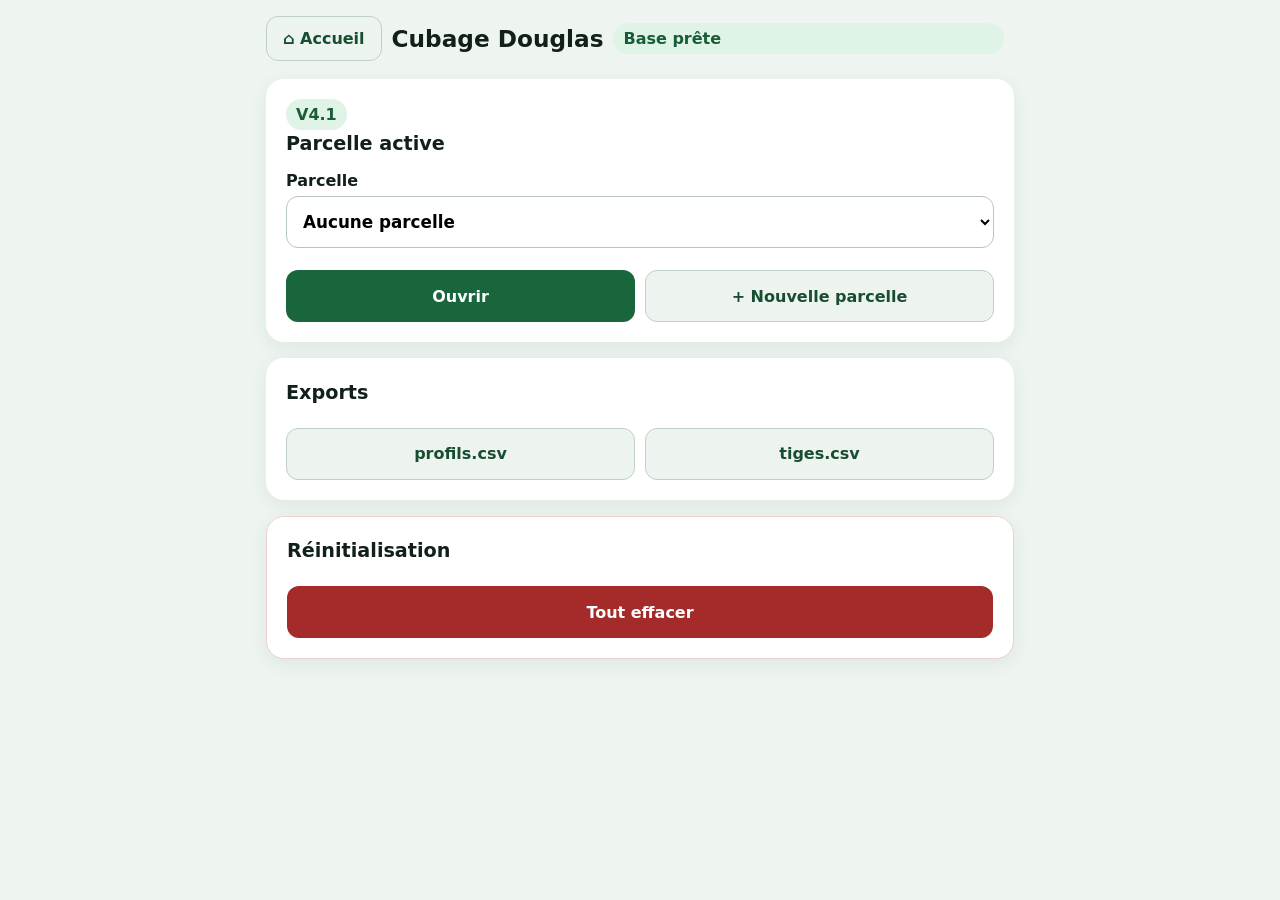
==== index.html @ 757e8ee5 "Add files via upload" ====
<!doctype html><html lang="fr"><head><meta charset="utf-8"><meta name="viewport" content="width=device-width,initial-scale=1,viewport-fit=cover"><meta name="theme-color" content="#195c35"><title>Cubage Douglas V4.1</title><link rel="manifest" href="manifest.webmanifest"><link rel="stylesheet" href="styles.css"></head><body><main class="app"><header><button id="back" class="ghost" hidden>← Retour</button><button id="homeBtn" class="ghost">⌂ Accueil</button><h1 id="title">Cubage Douglas</h1><span id="status" class="pill">Initialisation</span></header><div id="error" class="alert" hidden></div>
<section id="home" class="view active"><div class="card"><span class="version">V4.1</span><h2>Parcelle active</h2><label>Parcelle<select id="parcelSelect"></select></label><div class="grid2"><button id="openParcel">Ouvrir</button><button id="newParcel" class="secondary">+ Nouvelle parcelle</button></div></div><div class="card"><h2>Exports</h2><div class="grid2"><button id="exportProfiles" class="secondary">profils.csv</button><button id="exportItems" class="secondary">tiges.csv</button></div></div><div class="card dangerbox"><h2>Réinitialisation</h2><button id="resetAll" class="danger">Tout effacer</button></div></section>
<section id="parcelForm" class="view"><div class="card"><h2>Nouvelle parcelle</h2><label>Code ou nom<input id="parcelName" autocomplete="off"></label><button id="saveParcel">Créer la parcelle</button><p id="parcelMsg" class="msg"></p></div></section>
<section id="parcelView" class="view"><div id="parcelSummary" class="card"></div><div class="card"><h2>Nouvelle saisie</h2><div class="grid2"><button id="newTree">Arbre</button><button id="newLog" class="secondary">Grume</button></div></div><div id="classCard" class="card"><h2>Classes de diamètre des arbres</h2><div id="classes"></div></div><div class="card"><h2>Saisies</h2><div id="itemList"></div></div><div class="card dangerbox"><button id="deleteParcel" class="danger">Supprimer la parcelle</button></div></section>
<section id="itemForm" class="view"><div class="card"><h2 id="formHeading"></h2><div class="grid2"><label>Numéro<input id="itemNumber" inputmode="numeric"></label><label id="d130Label">D130 (cm)<input id="d130" inputmode="decimal"></label></div><div id="logFields" hidden><div class="grid2"><label>Longueur (m)<input id="logLength" inputmode="decimal"></label><label>Pas de mesure<select id="step"><option value="1">1 m</option><option value="2">2 m</option><option value="4">4 m</option></select></label></div><p class="help">Mesure depuis le gros bout. Le diamètre médian sera estimé à mi-longueur par interpolation.</p></div><button id="createItem">Créer et commencer le profil</button><p id="itemMsg" class="msg"></p></div></section>
<section id="profileView" class="view"><div id="profileHead" class="card"></div><div class="card"><h2 id="measureTitle">Mesure</h2><p class="big"><span id="nextHeight"></span> m</p><label>Diamètre (cm)<input id="diameter" inputmode="decimal"></label><button id="addDiameter">Valider la mesure</button><div class="grid2"><button id="undo" class="secondary">Annuler la dernière</button><button id="finish" class="secondary">Terminer</button></div><p id="profileMsg" class="msg"></p></div><div class="card"><h2>Profil saisi</h2><div id="measureList"></div></div></section>
<section id="detailView" class="view"><div id="detail" class="card"></div><div class="grid2"><button id="resume" class="secondary">Reprendre</button><button id="deleteItem" class="danger">Supprimer</button></div></section>
<div id="endModal" class="modal" hidden><div class="card modalcard"><h2>Fin de tige</h2><label>Hauteur totale exacte (m)<input id="htot" inputmode="decimal"></label><label>Diamètre terminal (cm)<input id="terminal" inputmode="decimal"></label><label>Cime<select id="crown"><option value="complete">Complète</option><option value="broken">Cassée</option></select></label><div class="grid2"><button id="cancelEnd" class="secondary">Annuler</button><button id="confirmEnd">Enregistrer</button></div><p id="endMsg" class="msg"></p></div></div>
</main><script src="db.js"></script><script src="app.js"></script></body></html>
---- styles.css ----
*{box-sizing:border-box}:root{font-family:system-ui,-apple-system,Segoe UI,sans-serif;color:#112018;background:#eef5f0}body{margin:0}.app{max-width:780px;margin:auto;padding:16px}header{display:grid;grid-template-columns:auto auto 1fr auto;align-items:center;gap:10px;margin-bottom:18px}h1{font-size:1.45rem;text-align:center;margin:0}h2{font-size:1.2rem;margin:.15rem 0 1rem}.view{display:none}.view.active{display:block}.card{background:white;border-radius:18px;padding:20px;margin-bottom:16px;box-shadow:0 5px 18px #163c2814}.version,.pill{display:inline-block;border-radius:999px;padding:6px 10px;font-weight:750;background:#dff3e7;color:#195c35}.pill.offline{background:#fff0c7;color:#765500}label{display:block;font-weight:700;margin:0 0 14px}input,select,button{width:100%;min-height:52px;border-radius:12px;font:inherit}input,select{border:1px solid #b8c7bd;background:#fff;padding:12px;margin-top:6px;font-size:1.05rem}button{border:0;padding:12px 16px;font-weight:800;color:#fff;background:#19663c;cursor:pointer;margin-top:8px}.secondary,.ghost{background:#edf4ef;color:#174e31;border:1px solid #bfd0c4}.ghost{width:auto;min-height:44px;margin:0}.danger{background:#a52a2a}.dangerbox{border:1px solid #efd0d0}.grid2{display:grid;grid-template-columns:1fr 1fr;gap:10px}.help{background:#edf5ef;color:#365a43;border-radius:12px;padding:12px;line-height:1.45}.msg{color:#865f00;font-weight:700}.big{font-size:2rem;font-weight:850;text-align:center;color:#19663c}.row{display:grid;grid-template-columns:1fr auto;gap:10px;align-items:center;padding:11px 0;border-bottom:1px solid #e3ebe5}.row:last-child{border:0}.row button{width:auto;min-height:42px;margin:0}.metrics{display:grid;grid-template-columns:repeat(2,1fr);gap:10px}.metric{background:#edf5ef;border-radius:12px;padding:13px}.metric b{display:block;font-size:1.25rem;color:#195c35}.alert{background:#ffe5e5;color:#7b1111;padding:14px;border-radius:12px;margin-bottom:14px}.modal{position:fixed;inset:0;background:#0008;display:grid;place-items:center;padding:16px}.modal[hidden]{display:none}.modalcard{width:min(520px,100%);max-height:90vh;overflow:auto;margin:0}.empty{color:#5d6a62;text-align:center;padding:14px}.classline{display:flex;justify-content:space-between;padding:8px 0;border-bottom:1px solid #e4ebe6}@media(max-width:560px){.app{padding:10px}header{grid-template-columns:auto auto 1fr}header h1{grid-row:2;grid-column:1/4}.pill{grid-column:3;grid-row:1}.grid2,.metrics{grid-template-columns:1fr}.card{padding:16px;border-radius:15px}}
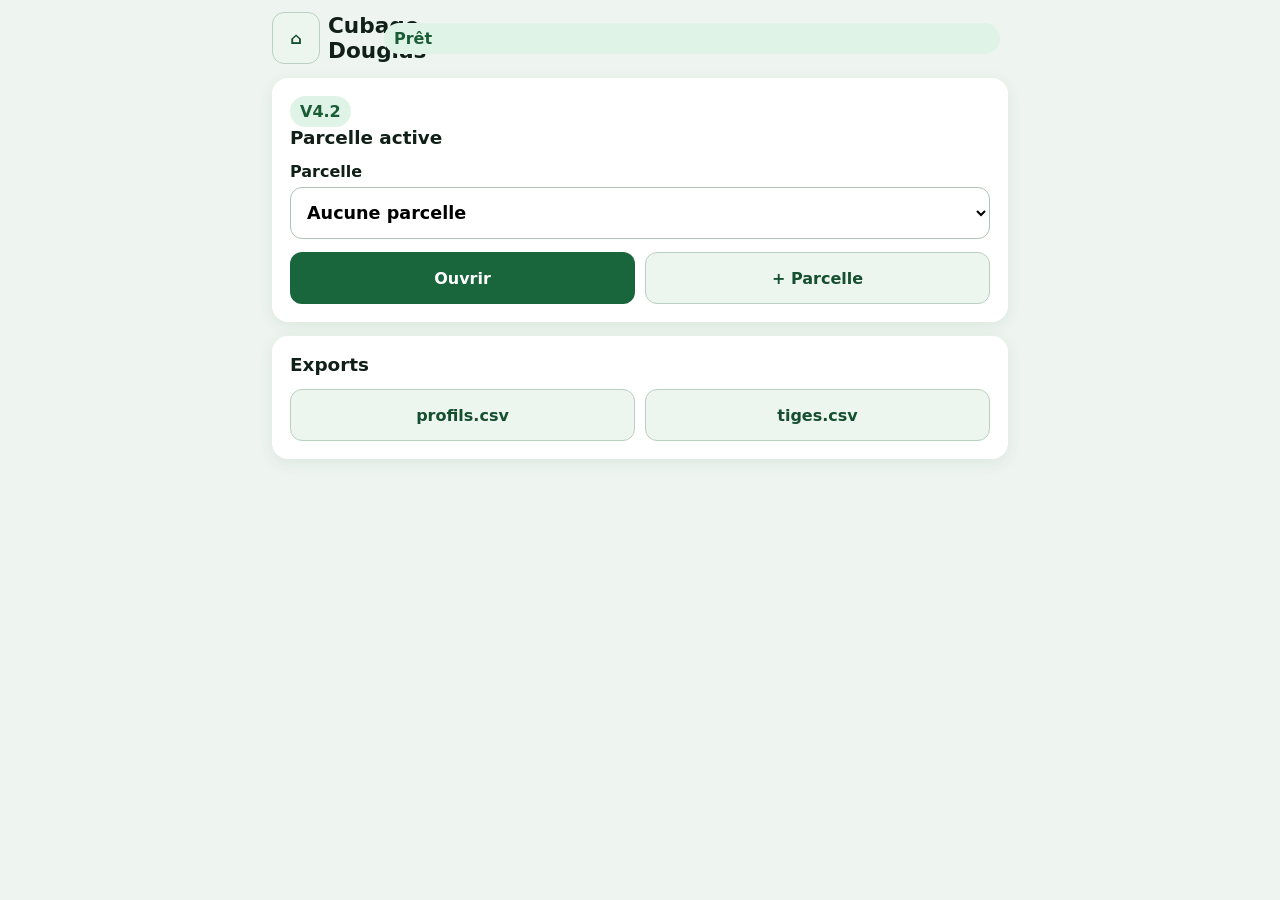
==== commit 1da3b7e5: "Add files via upload" ====
--- a/index.html
+++ b/index.html
@@ -1,9 +1,9 @@
-<!doctype html><html lang="fr"><head><meta charset="utf-8"><meta name="viewport" content="width=device-width,initial-scale=1,viewport-fit=cover"><meta name="theme-color" content="#195c35"><title>Cubage Douglas V4.1</title><link rel="manifest" href="manifest.webmanifest"><link rel="stylesheet" href="styles.css"></head><body><main class="app"><header><button id="back" class="ghost" hidden>← Retour</button><button id="homeBtn" class="ghost">⌂ Accueil</button><h1 id="title">Cubage Douglas</h1><span id="status" class="pill">Initialisation</span></header><div id="error" class="alert" hidden></div>
-<section id="home" class="view active"><div class="card"><span class="version">V4.1</span><h2>Parcelle active</h2><label>Parcelle<select id="parcelSelect"></select></label><div class="grid2"><button id="openParcel">Ouvrir</button><button id="newParcel" class="secondary">+ Nouvelle parcelle</button></div></div><div class="card"><h2>Exports</h2><div class="grid2"><button id="exportProfiles" class="secondary">profils.csv</button><button id="exportItems" class="secondary">tiges.csv</button></div></div><div class="card dangerbox"><h2>Réinitialisation</h2><button id="resetAll" class="danger">Tout effacer</button></div></section>
-<section id="parcelForm" class="view"><div class="card"><h2>Nouvelle parcelle</h2><label>Code ou nom<input id="parcelName" autocomplete="off"></label><button id="saveParcel">Créer la parcelle</button><p id="parcelMsg" class="msg"></p></div></section>
-<section id="parcelView" class="view"><div id="parcelSummary" class="card"></div><div class="card"><h2>Nouvelle saisie</h2><div class="grid2"><button id="newTree">Arbre</button><button id="newLog" class="secondary">Grume</button></div></div><div id="classCard" class="card"><h2>Classes de diamètre des arbres</h2><div id="classes"></div></div><div class="card"><h2>Saisies</h2><div id="itemList"></div></div><div class="card dangerbox"><button id="deleteParcel" class="danger">Supprimer la parcelle</button></div></section>
-<section id="itemForm" class="view"><div class="card"><h2 id="formHeading"></h2><div class="grid2"><label>Numéro<input id="itemNumber" inputmode="numeric"></label><label id="d130Label">D130 (cm)<input id="d130" inputmode="decimal"></label></div><div id="logFields" hidden><div class="grid2"><label>Longueur (m)<input id="logLength" inputmode="decimal"></label><label>Pas de mesure<select id="step"><option value="1">1 m</option><option value="2">2 m</option><option value="4">4 m</option></select></label></div><p class="help">Mesure depuis le gros bout. Le diamètre médian sera estimé à mi-longueur par interpolation.</p></div><button id="createItem">Créer et commencer le profil</button><p id="itemMsg" class="msg"></p></div></section>
-<section id="profileView" class="view"><div id="profileHead" class="card"></div><div class="card"><h2 id="measureTitle">Mesure</h2><p class="big"><span id="nextHeight"></span> m</p><label>Diamètre (cm)<input id="diameter" inputmode="decimal"></label><button id="addDiameter">Valider la mesure</button><div class="grid2"><button id="undo" class="secondary">Annuler la dernière</button><button id="finish" class="secondary">Terminer</button></div><p id="profileMsg" class="msg"></p></div><div class="card"><h2>Profil saisi</h2><div id="measureList"></div></div></section>
-<section id="detailView" class="view"><div id="detail" class="card"></div><div class="grid2"><button id="resume" class="secondary">Reprendre</button><button id="deleteItem" class="danger">Supprimer</button></div></section>
-<div id="endModal" class="modal" hidden><div class="card modalcard"><h2>Fin de tige</h2><label>Hauteur totale exacte (m)<input id="htot" inputmode="decimal"></label><label>Diamètre terminal (cm)<input id="terminal" inputmode="decimal"></label><label>Cime<select id="crown"><option value="complete">Complète</option><option value="broken">Cassée</option></select></label><div class="grid2"><button id="cancelEnd" class="secondary">Annuler</button><button id="confirmEnd">Enregistrer</button></div><p id="endMsg" class="msg"></p></div></div>
+<!doctype html><html lang="fr"><head><meta charset="utf-8"><meta name="viewport" content="width=device-width,initial-scale=1,viewport-fit=cover"><meta name="theme-color" content="#195c35"><title>Cubage Douglas V4.2</title><link rel="manifest" href="manifest.webmanifest"><link rel="stylesheet" href="styles.css"></head><body><main><header><button id="back" hidden>←</button><button id="homeBtn">⌂</button><h1 id="title">Cubage Douglas</h1><span id="net">Prêt</span></header><div id="error" class="alert" hidden></div>
+<section id="home" class="view active"><article><b class="badge">V4.2</b><h2>Parcelle active</h2><label>Parcelle<select id="parcelSelect"></select></label><div class="two"><button id="openParcel">Ouvrir</button><button id="newParcel" class="light">+ Parcelle</button></div></article><article><h2>Exports</h2><div class="two"><button id="exportProfiles" class="light">profils.csv</button><button id="exportItems" class="light">tiges.csv</button></div></article></section>
+<section id="parcelForm" class="view"><article><h2>Nouvelle parcelle</h2><label>Code ou nom<input id="parcelName" autocomplete="off"></label><button id="saveParcel">Créer</button><p id="parcelMsg" class="msg"></p></article></section>
+<section id="parcelView" class="view"><article id="parcelSummary"></article><article><h2>Nouvelle saisie</h2><div class="two"><button id="newTree">Arbre</button><button id="newLog" class="light">Grume</button></div></article><article id="classCard"><h2>Classes de diamètre</h2><div id="classes"></div></article><article><h2>Saisies</h2><div id="itemList"></div></article><button id="deleteParcel" class="danger">Supprimer la parcelle</button></section>
+<section id="itemForm" class="view"><article><h2 id="formHeading"></h2><div class="two"><label>Numéro<input id="itemNumber" inputmode="numeric"></label><label id="d130Label">D130 (cm)<input id="d130" inputmode="decimal"></label></div><div id="logFields" hidden><div class="two"><label>Longueur (m)<input id="logLength" inputmode="decimal"></label><label>Pas<select id="step"><option>1</option><option>2</option><option>4</option></select></label></div><p class="hint">Profil depuis le gros bout. Volume conventionnel de Huber calculé avec le diamètre médian interpolé.</p></div><button id="createItem">Commencer le profil</button><p id="itemMsg" class="msg"></p></article></section>
+<section id="profileView" class="view"><article id="profileHead"></article><article><h2>Diamètre à <span id="nextHeight"></span> m</h2><label>Diamètre (cm)<input id="diameter" inputmode="decimal" autocomplete="off"></label><div class="voice"><button id="voice" class="voiceBtn">🎙 Dicter</button><label class="switch"><input id="voiceAuto" type="checkbox" checked> Valider automatiquement la valeur reconnue</label></div><p id="voiceState" class="msg" aria-live="polite"></p><button id="addDiameter">Valider la mesure</button><div class="two"><button id="undo" class="light">Annuler la dernière</button><button id="finish" class="light">Terminer</button></div><p id="profileMsg" class="msg"></p></article><article><h2>Profil saisi</h2><div id="measureList"></div></article></section>
+<section id="detailView" class="view"><article id="detail"></article><div class="actions3"><button id="resume" class="light">Reprendre</button><button id="newSame">+ Nouvelle tige</button><button id="deleteItem" class="danger">Supprimer</button></div></section>
+<div id="endModal" class="modal" hidden><article><h2>Fin de tige</h2><label>Hauteur totale exacte (m)<input id="htot" inputmode="decimal"></label><label>Diamètre terminal (cm)<input id="terminal" inputmode="decimal"></label><label>Cime<select id="crown"><option value="complete">Complète</option><option value="broken">Cassée</option></select></label><div class="two"><button id="cancelEnd" class="light">Annuler</button><button id="confirmEnd">Enregistrer</button></div><p id="endMsg" class="msg"></p></article></div>
 </main><script src="db.js"></script><script src="app.js"></script></body></html>
--- a/styles.css
+++ b/styles.css
@@ -1 +1 @@
-*{box-sizing:border-box}:root{font-family:system-ui,-apple-system,Segoe UI,sans-serif;color:#112018;background:#eef5f0}body{margin:0}.app{max-width:780px;margin:auto;padding:16px}header{display:grid;grid-template-columns:auto auto 1fr auto;align-items:center;gap:10px;margin-bottom:18px}h1{font-size:1.45rem;text-align:center;margin:0}h2{font-size:1.2rem;margin:.15rem 0 1rem}.view{display:none}.view.active{display:block}.card{background:white;border-radius:18px;padding:20px;margin-bottom:16px;box-shadow:0 5px 18px #163c2814}.version,.pill{display:inline-block;border-radius:999px;padding:6px 10px;font-weight:750;background:#dff3e7;color:#195c35}.pill.offline{background:#fff0c7;color:#765500}label{display:block;font-weight:700;margin:0 0 14px}input,select,button{width:100%;min-height:52px;border-radius:12px;font:inherit}input,select{border:1px solid #b8c7bd;background:#fff;padding:12px;margin-top:6px;font-size:1.05rem}button{border:0;padding:12px 16px;font-weight:800;color:#fff;background:#19663c;cursor:pointer;margin-top:8px}.secondary,.ghost{background:#edf4ef;color:#174e31;border:1px solid #bfd0c4}.ghost{width:auto;min-height:44px;margin:0}.danger{background:#a52a2a}.dangerbox{border:1px solid #efd0d0}.grid2{display:grid;grid-template-columns:1fr 1fr;gap:10px}.help{background:#edf5ef;color:#365a43;border-radius:12px;padding:12px;line-height:1.45}.msg{color:#865f00;font-weight:700}.big{font-size:2rem;font-weight:850;text-align:center;color:#19663c}.row{display:grid;grid-template-columns:1fr auto;gap:10px;align-items:center;padding:11px 0;border-bottom:1px solid #e3ebe5}.row:last-child{border:0}.row button{width:auto;min-height:42px;margin:0}.metrics{display:grid;grid-template-columns:repeat(2,1fr);gap:10px}.metric{background:#edf5ef;border-radius:12px;padding:13px}.metric b{display:block;font-size:1.25rem;color:#195c35}.alert{background:#ffe5e5;color:#7b1111;padding:14px;border-radius:12px;margin-bottom:14px}.modal{position:fixed;inset:0;background:#0008;display:grid;place-items:center;padding:16px}.modal[hidden]{display:none}.modalcard{width:min(520px,100%);max-height:90vh;overflow:auto;margin:0}.empty{color:#5d6a62;text-align:center;padding:14px}.classline{display:flex;justify-content:space-between;padding:8px 0;border-bottom:1px solid #e4ebe6}@media(max-width:560px){.app{padding:10px}header{grid-template-columns:auto auto 1fr}header h1{grid-row:2;grid-column:1/4}.pill{grid-column:3;grid-row:1}.grid2,.metrics{grid-template-columns:1fr}.card{padding:16px;border-radius:15px}}+*{box-sizing:border-box}:root{font-family:system-ui,-apple-system,Segoe UI,sans-serif;color:#102018;background:#eef5f0}body{margin:0}main{max-width:760px;margin:auto;padding:12px}header{display:grid;grid-template-columns:48px 48px 1fr auto;gap:8px;align-items:center;margin-bottom:14px}h1{font-size:1.35rem;text-align:center;margin:0}h2{font-size:1.15rem;margin:0 0 14px}.view{display:none}.view.active{display:block}article{background:#fff;border-radius:16px;padding:18px;margin-bottom:14px;box-shadow:0 4px 16px #173d2915}label{display:block;font-weight:750;margin-bottom:13px}input,select,button{width:100%;min-height:52px;border-radius:12px;font:inherit}input,select{margin-top:6px;padding:12px;border:1px solid #afc2b4;background:white;font-size:1.1rem}button{border:0;background:#19663c;color:#fff;font-weight:800;padding:11px;cursor:pointer}.light,#back,#homeBtn{background:#edf5ef;color:#154f30;border:1px solid #bad0c0}.danger{background:#a62929}.two,.actions3{display:grid;grid-template-columns:1fr 1fr;gap:10px}.actions3{grid-template-columns:1fr 1fr 1fr}.badge,#net{display:inline-block;background:#dff3e7;color:#195c35;border-radius:999px;padding:6px 10px;font-weight:800}.hint{background:#edf5ef;padding:12px;border-radius:12px;line-height:1.4}.msg{color:#7a5700;font-weight:750;min-height:1.2em}.row{display:grid;grid-template-columns:1fr auto;gap:8px;align-items:center;padding:10px 0;border-bottom:1px solid #e3ebe5}.row button{width:auto;min-height:42px}.classline{display:flex;justify-content:space-between;padding:8px 0;border-bottom:1px solid #e3ebe5}.metrics{display:grid;grid-template-columns:1fr 1fr;gap:10px}.metric{background:#edf5ef;padding:12px;border-radius:12px}.metric b{display:block;color:#195c35;font-size:1.2rem}.voice{display:grid;grid-template-columns:150px 1fr;gap:10px;align-items:center;margin-bottom:4px}.voiceBtn.listening{background:#a62929;animation:pulse 1s infinite}.switch{display:flex;gap:8px;align-items:center;font-weight:650;margin:0}.switch input{width:22px;min-height:22px;margin:0}.modal{position:fixed;inset:0;background:#0008;display:grid;place-items:center;padding:12px}.modal[hidden]{display:none}.modal article{width:min(520px,100%)}.alert{background:#ffe3e3;color:#7c1111;padding:12px;border-radius:12px}@keyframes pulse{50%{opacity:.65}}@media(max-width:560px){header{grid-template-columns:44px 44px 1fr}header h1{grid-row:2;grid-column:1/4}#net{grid-column:3;grid-row:1;justify-self:end}.two,.actions3,.metrics{grid-template-columns:1fr}.voice{grid-template-columns:1fr}article{padding:15px}.actions3 #newSame{order:-1}}
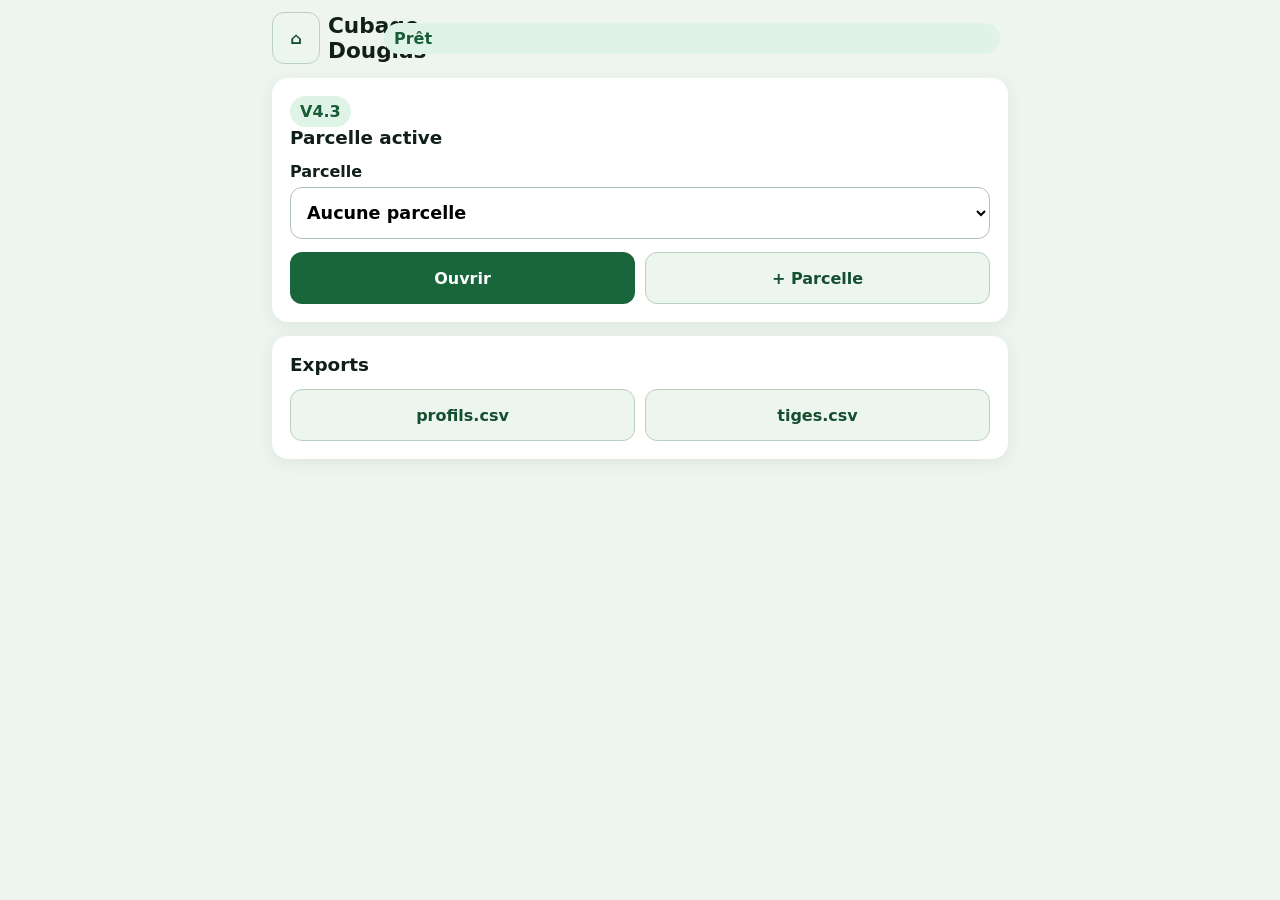
==== commit 1ac25d1c: "Add files via upload" ====
--- a/index.html
+++ b/index.html
@@ -1,5 +1,5 @@
-<!doctype html><html lang="fr"><head><meta charset="utf-8"><meta name="viewport" content="width=device-width,initial-scale=1,viewport-fit=cover"><meta name="theme-color" content="#195c35"><title>Cubage Douglas V4.2</title><link rel="manifest" href="manifest.webmanifest"><link rel="stylesheet" href="styles.css"></head><body><main><header><button id="back" hidden>←</button><button id="homeBtn">⌂</button><h1 id="title">Cubage Douglas</h1><span id="net">Prêt</span></header><div id="error" class="alert" hidden></div>
-<section id="home" class="view active"><article><b class="badge">V4.2</b><h2>Parcelle active</h2><label>Parcelle<select id="parcelSelect"></select></label><div class="two"><button id="openParcel">Ouvrir</button><button id="newParcel" class="light">+ Parcelle</button></div></article><article><h2>Exports</h2><div class="two"><button id="exportProfiles" class="light">profils.csv</button><button id="exportItems" class="light">tiges.csv</button></div></article></section>
+<!doctype html><html lang="fr"><head><meta charset="utf-8"><meta name="viewport" content="width=device-width,initial-scale=1,viewport-fit=cover"><meta name="theme-color" content="#195c35"><title>Cubage Douglas V4.3</title><link rel="manifest" href="manifest.webmanifest"><link rel="stylesheet" href="styles.css"></head><body><main><header><button id="back" hidden>←</button><button id="homeBtn">⌂</button><h1 id="title">Cubage Douglas</h1><span id="net">Prêt</span></header><div id="error" class="alert" hidden></div>
+<section id="home" class="view active"><article><b class="badge">V4.3</b><h2>Parcelle active</h2><label>Parcelle<select id="parcelSelect"></select></label><div class="two"><button id="openParcel">Ouvrir</button><button id="newParcel" class="light">+ Parcelle</button></div></article><article><h2>Exports</h2><div class="two"><button id="exportProfiles" class="light">profils.csv</button><button id="exportItems" class="light">tiges.csv</button></div></article></section>
 <section id="parcelForm" class="view"><article><h2>Nouvelle parcelle</h2><label>Code ou nom<input id="parcelName" autocomplete="off"></label><button id="saveParcel">Créer</button><p id="parcelMsg" class="msg"></p></article></section>
 <section id="parcelView" class="view"><article id="parcelSummary"></article><article><h2>Nouvelle saisie</h2><div class="two"><button id="newTree">Arbre</button><button id="newLog" class="light">Grume</button></div></article><article id="classCard"><h2>Classes de diamètre</h2><div id="classes"></div></article><article><h2>Saisies</h2><div id="itemList"></div></article><button id="deleteParcel" class="danger">Supprimer la parcelle</button></section>
 <section id="itemForm" class="view"><article><h2 id="formHeading"></h2><div class="two"><label>Numéro<input id="itemNumber" inputmode="numeric"></label><label id="d130Label">D130 (cm)<input id="d130" inputmode="decimal"></label></div><div id="logFields" hidden><div class="two"><label>Longueur (m)<input id="logLength" inputmode="decimal"></label><label>Pas<select id="step"><option>1</option><option>2</option><option>4</option></select></label></div><p class="hint">Profil depuis le gros bout. Volume conventionnel de Huber calculé avec le diamètre médian interpolé.</p></div><button id="createItem">Commencer le profil</button><p id="itemMsg" class="msg"></p></article></section>
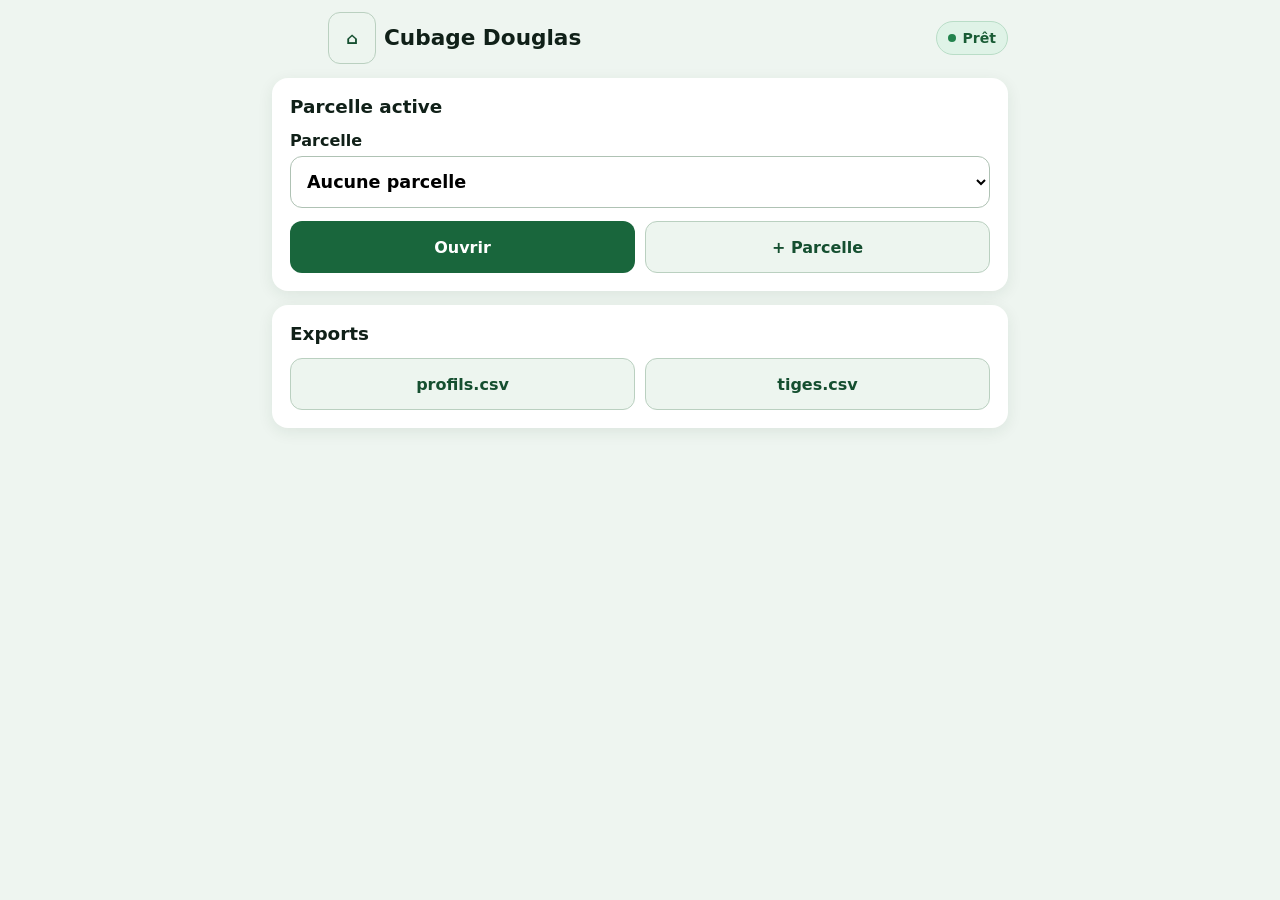
==== commit 6e9ab370: "Ajout d'une sécurité terrain pour la saisie vocale" ====
--- a/index.html
+++ b/index.html
@@ -3,7 +3,13 @@
 <section id="parcelForm" class="view"><article><h2>Nouvelle parcelle</h2><label>Code ou nom<input id="parcelName" autocomplete="off"></label><button id="saveParcel">Créer</button><p id="parcelMsg" class="msg"></p></article></section>
 <section id="parcelView" class="view"><article id="parcelSummary"></article><article><h2>Nouvelle saisie</h2><div class="two"><button id="newTree">Arbre</button><button id="newLog" class="light">Grume</button></div></article><article id="classCard"><h2>Classes de diamètre</h2><div id="classes"></div></article><article><h2>Saisies</h2><div id="itemList"></div></article><button id="deleteParcel" class="danger">Supprimer la parcelle</button></section>
 <section id="itemForm" class="view"><article><h2 id="formHeading"></h2><div class="two"><label>Numéro<input id="itemNumber" inputmode="numeric"></label><label id="d130Label">D130 (cm)<input id="d130" inputmode="decimal"></label></div><div id="logFields" hidden><div class="two"><label>Longueur (m)<input id="logLength" inputmode="decimal"></label><label>Pas<select id="step"><option>1</option><option>2</option><option>4</option></select></label></div><p class="hint">Profil depuis le gros bout. Volume conventionnel de Huber calculé avec le diamètre médian interpolé.</p></div><button id="createItem">Commencer le profil</button><p id="itemMsg" class="msg"></p></article></section>
-<section id="profileView" class="view"><article id="profileHead"></article><article><h2>Diamètre à <span id="nextHeight"></span> m</h2><label>Diamètre (cm)<input id="diameter" inputmode="decimal" autocomplete="off"></label><div class="voice"><button id="voice" class="voiceBtn">🎙 Dicter</button><label class="switch"><input id="voiceAuto" type="checkbox" checked> Valider automatiquement la valeur reconnue</label></div><p id="voiceState" class="msg" aria-live="polite"></p><button id="addDiameter">Valider la mesure</button><div class="two"><button id="undo" class="light">Annuler la dernière</button><button id="finish" class="light">Terminer</button></div><p id="profileMsg" class="msg"></p></article><article><h2>Profil saisi</h2><div id="measureList"></div></article></section>
+<section id="profileView" class="view"><article id="profileHead"></article><article><h2>Diamètre à <span id="nextHeight"></span> m</h2><label>Diamètre (cm)<input id="diameter" inputmode="decimal" autocomplete="off"></label><div class="voice">
+<label class="switch">
+<input id="safetyLock" type="checkbox"> Déverrouiller la saisie vocale
+</label>
+<button id="voice" class="voiceBtn" disabled>🎙 Dicter</button>
+<label class="switch"><input id="voiceAuto" type="checkbox" checked> Valider automatiquement la valeur reconnue</label>
+</div><p id="voiceState" class="msg" aria-live="polite"></p><button id="addDiameter">Valider la mesure</button><div class="two"><button id="undo" class="light">Annuler la dernière</button><button id="finish" class="light">Terminer</button></div><p id="profileMsg" class="msg"></p></article><article><h2>Profil saisi</h2><div id="measureList"></div></article></section>
 <section id="detailView" class="view"><article id="detail"></article><div class="actions3"><button id="resume" class="light">Reprendre</button><button id="newSame">+ Nouvelle tige</button><button id="deleteItem" class="danger">Supprimer</button></div></section>
 <div id="endModal" class="modal" hidden><article><h2>Fin de tige</h2><label>Hauteur totale exacte (m)<input id="htot" inputmode="decimal"></label><label>Diamètre terminal (cm)<input id="terminal" inputmode="decimal"></label><label>Cime<select id="crown"><option value="complete">Complète</option><option value="broken">Cassée</option></select></label><div class="two"><button id="cancelEnd" class="light">Annuler</button><button id="confirmEnd">Enregistrer</button></div><p id="endMsg" class="msg"></p></article></div>
 </main><script src="db.js"></script><script src="app.js"></script></body></html>
--- a/styles.css
+++ b/styles.css
@@ -1 +1,469 @@
-*{box-sizing:border-box}:root{font-family:system-ui,-apple-system,Segoe UI,sans-serif;color:#102018;background:#eef5f0}body{margin:0}main{max-width:760px;margin:auto;padding:12px}header{display:grid;grid-template-columns:48px 48px 1fr auto;gap:8px;align-items:center;margin-bottom:14px}h1{font-size:1.35rem;text-align:center;margin:0}h2{font-size:1.15rem;margin:0 0 14px}.view{display:none}.view.active{display:block}article{background:#fff;border-radius:16px;padding:18px;margin-bottom:14px;box-shadow:0 4px 16px #173d2915}label{display:block;font-weight:750;margin-bottom:13px}input,select,button{width:100%;min-height:52px;border-radius:12px;font:inherit}input,select{margin-top:6px;padding:12px;border:1px solid #afc2b4;background:white;font-size:1.1rem}button{border:0;background:#19663c;color:#fff;font-weight:800;padding:11px;cursor:pointer}.light,#back,#homeBtn{background:#edf5ef;color:#154f30;border:1px solid #bad0c0}.danger{background:#a62929}.two,.actions3{display:grid;grid-template-columns:1fr 1fr;gap:10px}.actions3{grid-template-columns:1fr 1fr 1fr}.badge,#net{display:inline-block;background:#dff3e7;color:#195c35;border-radius:999px;padding:6px 10px;font-weight:800}.hint{background:#edf5ef;padding:12px;border-radius:12px;line-height:1.4}.msg{color:#7a5700;font-weight:750;min-height:1.2em}.row{display:grid;grid-template-columns:1fr auto;gap:8px;align-items:center;padding:10px 0;border-bottom:1px solid #e3ebe5}.row button{width:auto;min-height:42px}.classline{display:flex;justify-content:space-between;padding:8px 0;border-bottom:1px solid #e3ebe5}.metrics{display:grid;grid-template-columns:1fr 1fr;gap:10px}.metric{background:#edf5ef;padding:12px;border-radius:12px}.metric b{display:block;color:#195c35;font-size:1.2rem}.voice{display:grid;grid-template-columns:150px 1fr;gap:10px;align-items:center;margin-bottom:4px}.voiceBtn.listening{background:#a62929;animation:pulse 1s infinite}.switch{display:flex;gap:8px;align-items:center;font-weight:650;margin:0}.switch input{width:22px;min-height:22px;margin:0}.modal{position:fixed;inset:0;background:#0008;display:grid;place-items:center;padding:12px}.modal[hidden]{display:none}.modal article{width:min(520px,100%)}.alert{background:#ffe3e3;color:#7c1111;padding:12px;border-radius:12px}@keyframes pulse{50%{opacity:.65}}@media(max-width:560px){header{grid-template-columns:44px 44px 1fr}header h1{grid-row:2;grid-column:1/4}#net{grid-column:3;grid-row:1;justify-self:end}.two,.actions3,.metrics{grid-template-columns:1fr}.voice{grid-template-columns:1fr}article{padding:15px}.actions3 #newSame{order:-1}}+* {
+  box-sizing: border-box;
+}
+
+:root {
+  font-family: system-ui, -apple-system, "Segoe UI", sans-serif;
+  color: #102018;
+  background: #eef5f0;
+}
+
+body {
+  margin: 0;
+}
+
+main {
+  max-width: 760px;
+  margin: auto;
+  padding: 12px;
+}
+
+/* =====================================================
+   EN-TÊTE
+   ===================================================== */
+
+header {
+  display: grid;
+  grid-template-columns: 48px 48px minmax(0, 1fr) auto;
+  gap: 8px;
+  align-items: center;
+  width: 100%;
+  margin-bottom: 14px;
+}
+
+/* Bouton retour */
+#back {
+  grid-column: 1;
+  grid-row: 1;
+  min-width: 0;
+}
+
+/* Bouton accueil */
+#homeBtn {
+  grid-column: 2;
+  grid-row: 1;
+  min-width: 0;
+}
+
+/* Le bouton masqué ne réserve pas d’espace visible */
+#back[hidden] {
+  display: none;
+}
+
+/* Titre */
+header h1 {
+  grid-column: 3;
+  grid-row: 1;
+  min-width: 0;
+  margin: 0;
+  font-size: 1.35rem;
+  line-height: 1.15;
+  text-align: left;
+  white-space: normal;
+  overflow-wrap: normal;
+}
+
+/* Petite pastille d’état « Prêt » */
+#net {
+  grid-column: 4;
+  grid-row: 1;
+  display: inline-flex;
+  align-items: center;
+  justify-content: center;
+  justify-self: end;
+  width: auto;
+  min-width: 0;
+  min-height: 34px;
+  padding: 6px 11px;
+  border: 1px solid #b9ddc7;
+  border-radius: 999px;
+  background: #dff3e7;
+  color: #195c35;
+  font-size: 0.88rem;
+  font-weight: 800;
+  line-height: 1;
+  white-space: nowrap;
+}
+
+/* Point d’état vert */
+#net::before {
+  content: "";
+  display: block;
+  width: 8px;
+  height: 8px;
+  flex: 0 0 8px;
+  margin-right: 6px;
+  border-radius: 50%;
+  background: #23834d;
+}
+
+/* État hors connexion si app.js ajoute la classe offline */
+#net.offline {
+  border-color: #edb8b8;
+  background: #ffe3e3;
+  color: #7c1111;
+}
+
+#net.offline::before {
+  background: #a62929;
+}
+
+/* Masque le badge V4.3 présent dans la page d’accueil */
+#home .badge {
+  display: none !important;
+}
+
+/* =====================================================
+   TITRES ET VUES
+   ===================================================== */
+
+h1 {
+  font-size: 1.35rem;
+}
+
+h2 {
+  margin: 0 0 14px;
+  font-size: 1.15rem;
+}
+
+.view {
+  display: none;
+}
+
+.view.active {
+  display: block;
+}
+
+/* =====================================================
+   CARTES
+   ===================================================== */
+
+article {
+  margin-bottom: 14px;
+  padding: 18px;
+  border-radius: 16px;
+  background: #fff;
+  box-shadow: 0 4px 16px #173d2915;
+}
+
+/* =====================================================
+   FORMULAIRES
+   ===================================================== */
+
+label {
+  display: block;
+  margin-bottom: 13px;
+  font-weight: 750;
+}
+
+input,
+select,
+button {
+  width: 100%;
+  min-height: 52px;
+  border-radius: 12px;
+  font: inherit;
+}
+
+input,
+select {
+  margin-top: 6px;
+  padding: 12px;
+  border: 1px solid #afc2b4;
+  background: #fff;
+  font-size: 1.1rem;
+}
+
+button {
+  padding: 11px;
+  border: 0;
+  background: #19663c;
+  color: #fff;
+  font-weight: 800;
+  cursor: pointer;
+}
+
+button:focus-visible,
+input:focus-visible,
+select:focus-visible {
+  outline: 3px solid #75ae8b;
+  outline-offset: 2px;
+}
+
+button:disabled {
+  cursor: not-allowed;
+  opacity: 0.55;
+}
+
+/* =====================================================
+   BOUTONS SECONDAIRES
+   ===================================================== */
+
+.light,
+#back,
+#homeBtn {
+  border: 1px solid #bad0c0;
+  background: #edf5ef;
+  color: #154f30;
+}
+
+.danger {
+  background: #a62929;
+}
+
+/* =====================================================
+   GRILLES D’ACTIONS
+   ===================================================== */
+
+.two,
+.actions3 {
+  display: grid;
+  gap: 10px;
+}
+
+.two {
+  grid-template-columns: 1fr 1fr;
+}
+
+.actions3 {
+  grid-template-columns: 1fr 1fr 1fr;
+}
+
+/* =====================================================
+   INFORMATIONS ET MESSAGES
+   ===================================================== */
+
+.hint {
+  padding: 12px;
+  border-radius: 12px;
+  background: #edf5ef;
+  line-height: 1.4;
+}
+
+.msg {
+  min-height: 1.2em;
+  color: #7a5700;
+  font-weight: 750;
+}
+
+/* =====================================================
+   LISTES
+   ===================================================== */
+
+.row {
+  display: grid;
+  grid-template-columns: minmax(0, 1fr) auto;
+  gap: 8px;
+  align-items: center;
+  padding: 10px 0;
+  border-bottom: 1px solid #e3ebe5;
+}
+
+.row button {
+  width: auto;
+  min-height: 42px;
+}
+
+.classline {
+  display: flex;
+  justify-content: space-between;
+  gap: 12px;
+  padding: 8px 0;
+  border-bottom: 1px solid #e3ebe5;
+}
+
+/* =====================================================
+   INDICATEURS ET VOLUMES
+   ===================================================== */
+
+.metrics {
+  display: grid;
+  grid-template-columns: 1fr 1fr;
+  gap: 10px;
+}
+
+.metric {
+  min-width: 0;
+  padding: 12px;
+  border-radius: 12px;
+  background: #edf5ef;
+}
+
+.metric b {
+  display: block;
+  color: #195c35;
+  font-size: 1.2rem;
+}
+
+/* =====================================================
+   SAISIE VOCALE
+   ===================================================== */
+
+.voice {
+  display: grid;
+  grid-template-columns: 150px minmax(0, 1fr);
+  gap: 10px;
+  align-items: center;
+  margin-bottom: 4px;
+}
+
+.voiceBtn.listening {
+  background: #a62929;
+  animation: pulse 1s infinite;
+}
+
+.switch {
+  display: flex;
+  gap: 8px;
+  align-items: center;
+  margin: 0;
+  font-weight: 650;
+}
+
+.switch input {
+  width: 22px;
+  min-height: 22px;
+  margin: 0;
+}
+
+/* =====================================================
+   FENÊTRE MODALE
+   ===================================================== */
+
+.modal {
+  position: fixed;
+  inset: 0;
+  z-index: 1000;
+  display: grid;
+  place-items: center;
+  padding: 12px;
+  background: #0008;
+}
+
+.modal[hidden] {
+  display: none;
+}
+
+.modal article {
+  width: min(520px, 100%);
+  max-height: calc(100vh - 24px);
+  overflow-y: auto;
+}
+
+.alert {
+  padding: 12px;
+  border-radius: 12px;
+  background: #ffe3e3;
+  color: #7c1111;
+}
+
+/* =====================================================
+   ANIMATION DU MICRO
+   ===================================================== */
+
+@keyframes pulse {
+  50% {
+    opacity: 0.65;
+  }
+}
+
+/* =====================================================
+   TÉLÉPHONES
+   ===================================================== */
+
+@media (max-width: 560px) {
+  main {
+    padding: 10px;
+  }
+
+  header {
+    grid-template-columns: 44px 44px minmax(0, 1fr) auto;
+    gap: 7px;
+  }
+
+  header h1 {
+    grid-column: 3;
+    grid-row: 1;
+    min-width: 0;
+    font-size: 1.17rem;
+    line-height: 1.1;
+  }
+
+  #net {
+    grid-column: 4;
+    grid-row: 1;
+    min-height: 31px;
+    padding: 5px 8px;
+    font-size: 0.8rem;
+  }
+
+  #net::before {
+    width: 7px;
+    height: 7px;
+    flex-basis: 7px;
+    margin-right: 5px;
+  }
+
+  .two,
+  .actions3,
+  .metrics {
+    grid-template-columns: 1fr;
+  }
+
+  .voice {
+    grid-template-columns: 1fr;
+  }
+
+  article {
+    padding: 15px;
+  }
+
+  .actions3 #newSame {
+    order: -1;
+  }
+}
+
+/* =====================================================
+   PETITS TÉLÉPHONES
+   ===================================================== */
+
+@media (max-width: 420px) {
+  header {
+    grid-template-columns: 42px 42px minmax(0, 1fr);
+    gap: 6px;
+  }
+
+  header h1 {
+    grid-column: 3;
+    grid-row: 1;
+    font-size: 1.08rem;
+  }
+
+  /* La pastille passe sous le titre pour éviter le chevauchement */
+  #net {
+    grid-column: 1 / -1;
+    grid-row: 2;
+    justify-self: end;
+  }
+}
+
+/* =====================================================
+   TRÈS PETITS ÉCRANS
+   ===================================================== */
+
+@media (max-width: 360px) {
+  main {
+    padding: 8px;
+  }
+
+  article {
+    padding: 13px;
+    border-radius: 14px;
+  }
+
+  input,
+  select,
+  button {
+    min-height: 50px;
+  }
+}
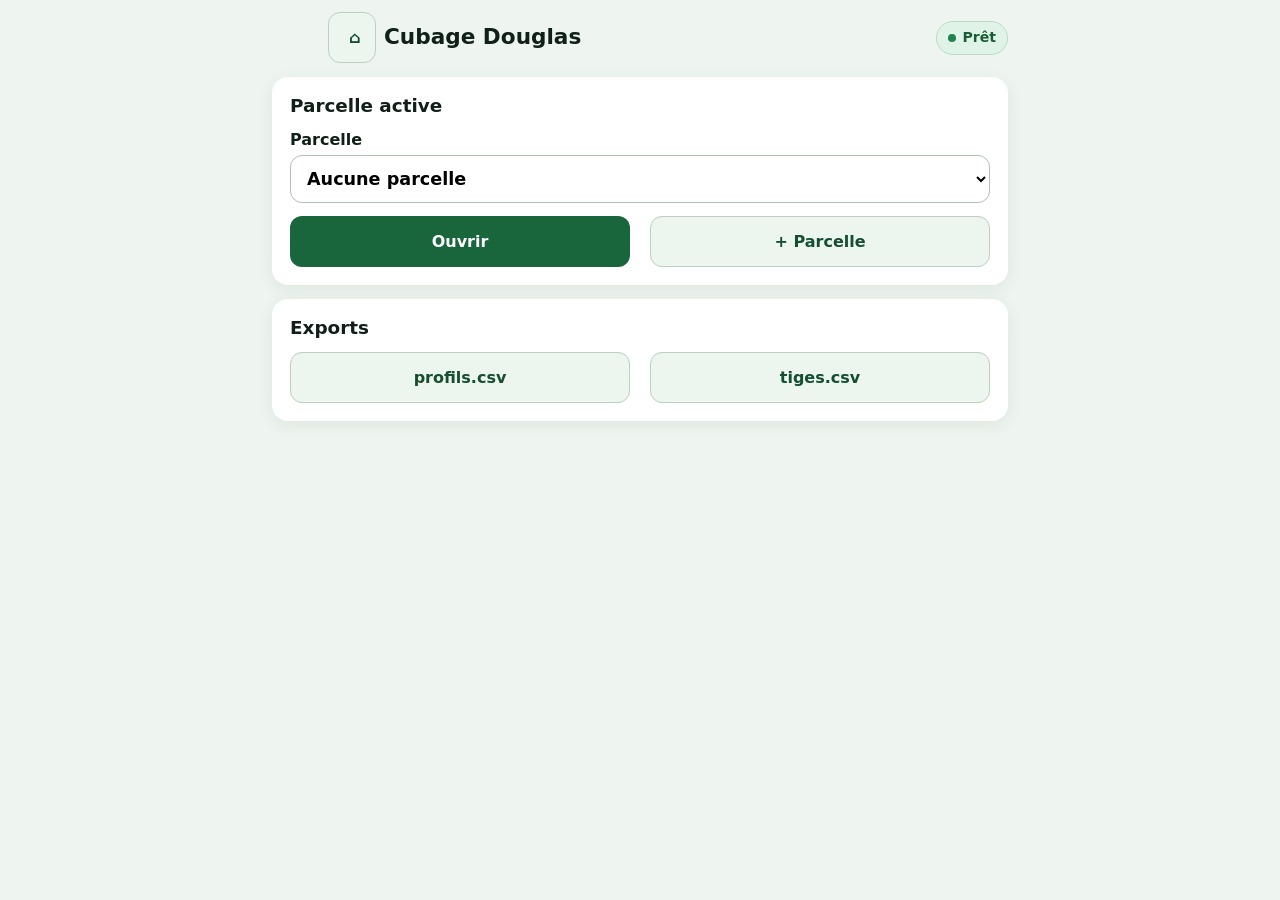
==== commit 03f9a7bc: "Harmonisation boutons : 3 boutons avec espacement, padding et hauteur cohérente" ====
--- a/index.html
+++ b/index.html
@@ -9,7 +9,7 @@
 </label>
 <button id="voice" class="voiceBtn" disabled>🎙 Dicter</button>
 <label class="switch"><input id="voiceAuto" type="checkbox" checked> Valider automatiquement la valeur reconnue</label>
-</div><p id="voiceState" class="msg" aria-live="polite"></p><button id="addDiameter">Valider la mesure</button><div class="two"><button id="undo" class="light">Annuler la dernière</button><button id="finish" class="light">Terminer</button></div><p id="profileMsg" class="msg"></p></article><article><h2>Profil saisi</h2><div id="measureList"></div></article></section>
+</div><p id="voiceState" class="msg" aria-live="polite"></p><button id="addDiameter">Valider la mesure</button><div class="three"><button id="addDiameter">Valider la mesure</button><button id="undo" class="light">Annuler la dernière</button><button id="finish" class="light">Terminer</button></div><p id="profileMsg" class="msg"></p></article><article><h2>Profil saisi</h2><div id="measureList"></div></article></section>
 <section id="detailView" class="view"><article id="detail"></article><div class="actions3"><button id="resume" class="light">Reprendre</button><button id="newSame">+ Nouvelle tige</button><button id="deleteItem" class="danger">Supprimer</button></div></section>
 <div id="endModal" class="modal" hidden><article><h2>Fin de tige</h2><label>Hauteur totale exacte (m)<input id="htot" inputmode="decimal"></label><label>Diamètre terminal (cm)<input id="terminal" inputmode="decimal"></label><label>Cime<select id="crown"><option value="complete">Complète</option><option value="broken">Cassée</option></select></label><div class="two"><button id="cancelEnd" class="light">Annuler</button><button id="confirmEnd">Enregistrer</button></div><p id="endMsg" class="msg"></p></article></div>
 </main><script src="db.js"></script><script src="app.js"></script></body></html>
--- a/styles.css
+++ b/styles.css
@@ -160,7 +160,7 @@
 select,
 button {
   width: 100%;
-  min-height: 52px;
+  min-height: 48px;
   border-radius: 12px;
   font: inherit;
 }
@@ -175,7 +175,7 @@
 }
 
 button {
-  padding: 11px;
+  padding: 15px 20px;
   border: 0;
   background: #19663c;
   color: #fff;
@@ -218,11 +218,25 @@
 .two,
 .actions3 {
   display: grid;
-  gap: 10px;
+  gap: 20px;
 }
 
 .two {
   grid-template-columns: 1fr 1fr;
+}
+
+/* Grille pour les 3 boutons sur desktop */
+.three {
+  display: grid;
+  grid-template-columns: 1fr 1fr 1fr;
+  gap: 20px;
+}
+
+/* Responsive : passage en une colonne sur petit écran */
+@media (max-width: 560px) {
+  .three {
+    grid-template-columns: 1fr;
+  }
 }
 
 .actions3 {
@@ -404,7 +418,11 @@
     margin-right: 5px;
   }
 
-  .two,
+  .two {
+    grid-template-columns: 1fr;
+    gap: 20px;
+  }
+
   .actions3,
   .metrics {
     grid-template-columns: 1fr;
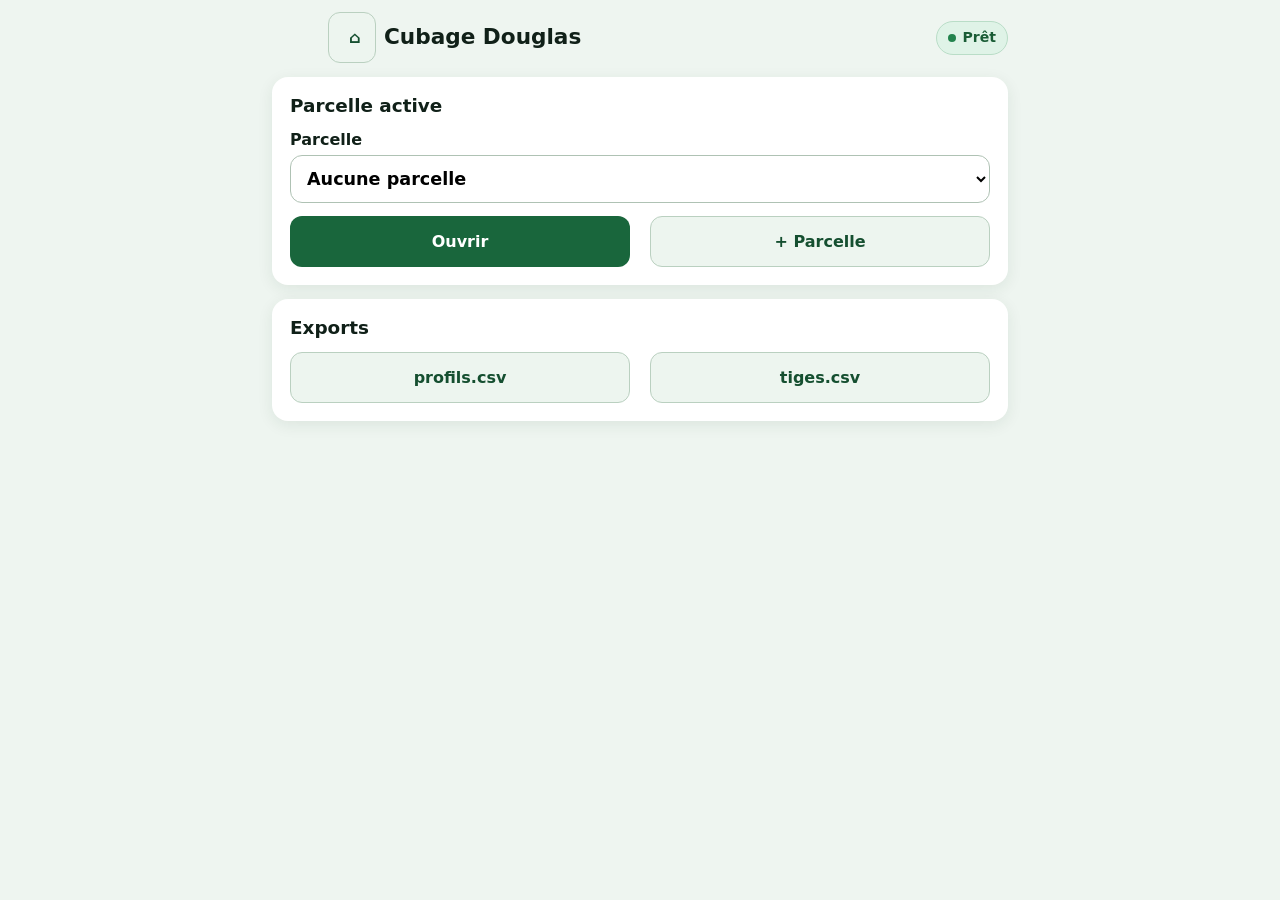
==== commit 1cff03b6: "Correction doublon bouton Valider la mesure" ====
--- a/index.html
+++ b/index.html
@@ -9,7 +9,7 @@
 </label>
 <button id="voice" class="voiceBtn" disabled>🎙 Dicter</button>
 <label class="switch"><input id="voiceAuto" type="checkbox" checked> Valider automatiquement la valeur reconnue</label>
-</div><p id="voiceState" class="msg" aria-live="polite"></p><button id="addDiameter">Valider la mesure</button><div class="three"><button id="addDiameter">Valider la mesure</button><button id="undo" class="light">Annuler la dernière</button><button id="finish" class="light">Terminer</button></div><p id="profileMsg" class="msg"></p></article><article><h2>Profil saisi</h2><div id="measureList"></div></article></section>
+</div><p id="voiceState" class="msg" aria-live="polite"></p><div class="three"><button id="addDiameter">Valider la mesure</button><button id="undo" class="light">Annuler la dernière</button><button id="finish" class="light">Terminer</button></div><p id="profileMsg" class="msg"></p></article><article><h2>Profil saisi</h2><div id="measureList"></div></article></section>
 <section id="detailView" class="view"><article id="detail"></article><div class="actions3"><button id="resume" class="light">Reprendre</button><button id="newSame">+ Nouvelle tige</button><button id="deleteItem" class="danger">Supprimer</button></div></section>
 <div id="endModal" class="modal" hidden><article><h2>Fin de tige</h2><label>Hauteur totale exacte (m)<input id="htot" inputmode="decimal"></label><label>Diamètre terminal (cm)<input id="terminal" inputmode="decimal"></label><label>Cime<select id="crown"><option value="complete">Complète</option><option value="broken">Cassée</option></select></label><div class="two"><button id="cancelEnd" class="light">Annuler</button><button id="confirmEnd">Enregistrer</button></div><p id="endMsg" class="msg"></p></article></div>
 </main><script src="db.js"></script><script src="app.js"></script></body></html>
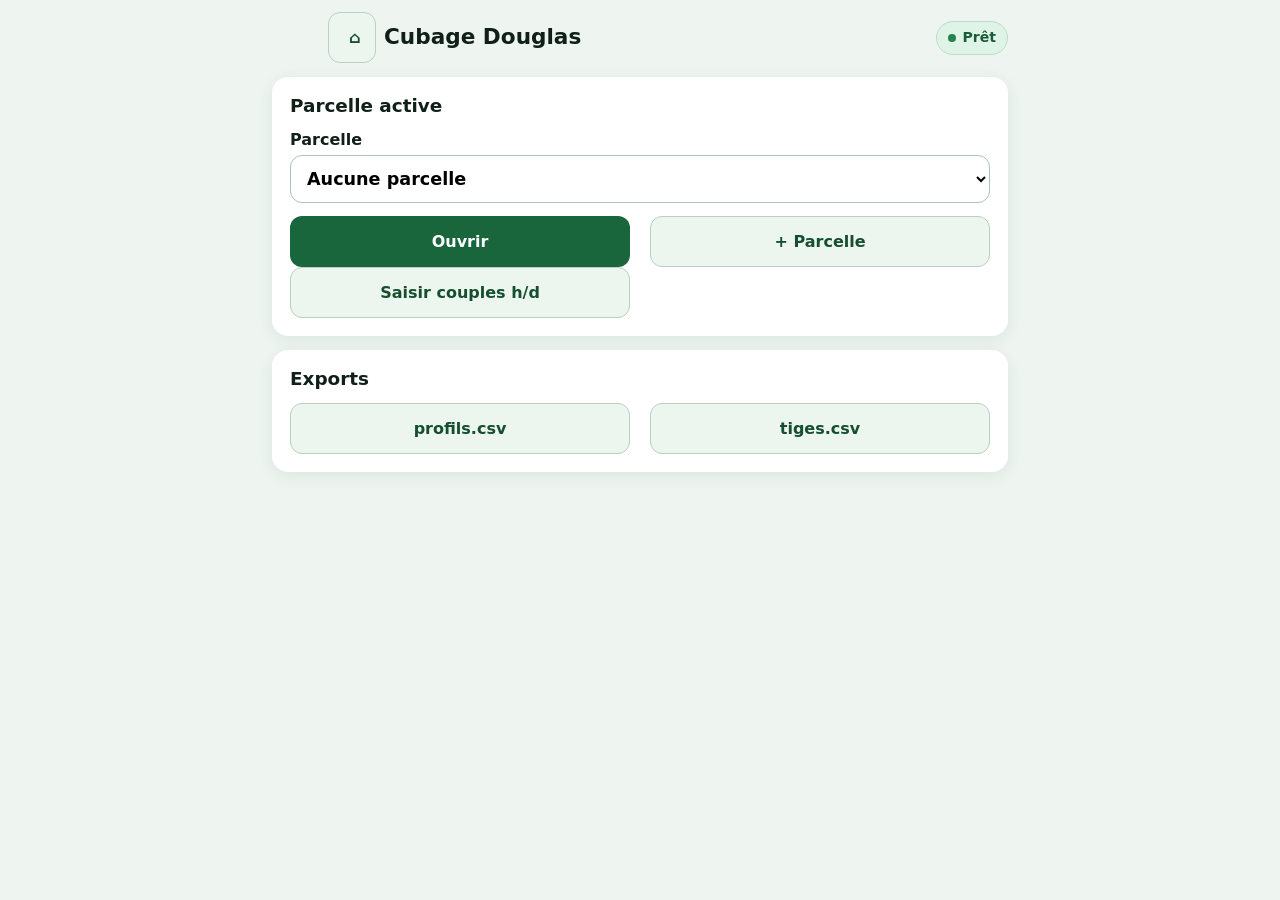
==== commit 2a56d9d4: "Ajout fonctionnalité saisie couples h/d parcellaire" ====
--- a/index.html
+++ b/index.html
@@ -1,5 +1,5 @@
 <!doctype html><html lang="fr"><head><meta charset="utf-8"><meta name="viewport" content="width=device-width,initial-scale=1,viewport-fit=cover"><meta name="theme-color" content="#195c35"><title>Cubage Douglas V4.3</title><link rel="manifest" href="manifest.webmanifest"><link rel="stylesheet" href="styles.css"></head><body><main><header><button id="back" hidden>←</button><button id="homeBtn">⌂</button><h1 id="title">Cubage Douglas</h1><span id="net">Prêt</span></header><div id="error" class="alert" hidden></div>
-<section id="home" class="view active"><article><b class="badge">V4.3</b><h2>Parcelle active</h2><label>Parcelle<select id="parcelSelect"></select></label><div class="two"><button id="openParcel">Ouvrir</button><button id="newParcel" class="light">+ Parcelle</button></div></article><article><h2>Exports</h2><div class="two"><button id="exportProfiles" class="light">profils.csv</button><button id="exportItems" class="light">tiges.csv</button></div></article></section>
+<section id="home" class="view active"><article><b class="badge">V4.3</b><h2>Parcelle active</h2><label>Parcelle<select id="parcelSelect"></select></label><div class="two"><button id="openParcel">Ouvrir</button><button id="newParcel" class="light">+ Parcelle</button></div><div class="two"><button id="btnOpenCouples" class="light">Saisir couples h/d</button></div></article><article><h2>Exports</h2><div class="two"><button id="exportProfiles" class="light">profils.csv</button><button id="exportItems" class="light">tiges.csv</button></div></article></section>
 <section id="parcelForm" class="view"><article><h2>Nouvelle parcelle</h2><label>Code ou nom<input id="parcelName" autocomplete="off"></label><button id="saveParcel">Créer</button><p id="parcelMsg" class="msg"></p></article></section>
 <section id="parcelView" class="view"><article id="parcelSummary"></article><article><h2>Nouvelle saisie</h2><div class="two"><button id="newTree">Arbre</button><button id="newLog" class="light">Grume</button></div></article><article id="classCard"><h2>Classes de diamètre</h2><div id="classes"></div></article><article><h2>Saisies</h2><div id="itemList"></div></article><button id="deleteParcel" class="danger">Supprimer la parcelle</button></section>
 <section id="itemForm" class="view"><article><h2 id="formHeading"></h2><div class="two"><label>Numéro<input id="itemNumber" inputmode="numeric"></label><label id="d130Label">D130 (cm)<input id="d130" inputmode="decimal"></label></div><div id="logFields" hidden><div class="two"><label>Longueur (m)<input id="logLength" inputmode="decimal"></label><label>Pas<select id="step"><option>1</option><option>2</option><option>4</option></select></label></div><p class="hint">Profil depuis le gros bout. Volume conventionnel de Huber calculé avec le diamètre médian interpolé.</p></div><button id="createItem">Commencer le profil</button><p id="itemMsg" class="msg"></p></article></section>
@@ -12,4 +12,4 @@
 </div><p id="voiceState" class="msg" aria-live="polite"></p><div class="three"><button id="addDiameter">Valider la mesure</button><button id="undo" class="light">Annuler la dernière</button><button id="finish" class="light">Terminer</button></div><p id="profileMsg" class="msg"></p></article><article><h2>Profil saisi</h2><div id="measureList"></div></article></section>
 <section id="detailView" class="view"><article id="detail"></article><div class="actions3"><button id="resume" class="light">Reprendre</button><button id="newSame">+ Nouvelle tige</button><button id="deleteItem" class="danger">Supprimer</button></div></section>
 <div id="endModal" class="modal" hidden><article><h2>Fin de tige</h2><label>Hauteur totale exacte (m)<input id="htot" inputmode="decimal"></label><label>Diamètre terminal (cm)<input id="terminal" inputmode="decimal"></label><label>Cime<select id="crown"><option value="complete">Complète</option><option value="broken">Cassée</option></select></label><div class="two"><button id="cancelEnd" class="light">Annuler</button><button id="confirmEnd">Enregistrer</button></div><p id="endMsg" class="msg"></p></article></div>
-</main><script src="db.js"></script><script src="app.js"></script></body></html>+</main><section id="measuresParcelView" class="view" hidden><article><h2>Saisie couples hauteur/diamètre</h2><p>Sélectionnez une parcelle pour saisir des couples hauteur/diamètre.</p><table id="couplesTable" border="1" cellpadding="5" cellspacing="0"><thead><tr><th>N°</th><th>Hauteur (m)</th><th>Diamètre 1,30 m (cm)</th></tr></thead><tbody></tbody></table><div class="two"><button id="btnAddCouple" class="light">Ajouter une mesure</button><button id="btnSaveCouples" class="light">Enregistrer</button></div><p id="couplesMsg" class="msg"></p></article></section><main><script src="db.js"></script><script src="app.js"></script></body></html>
